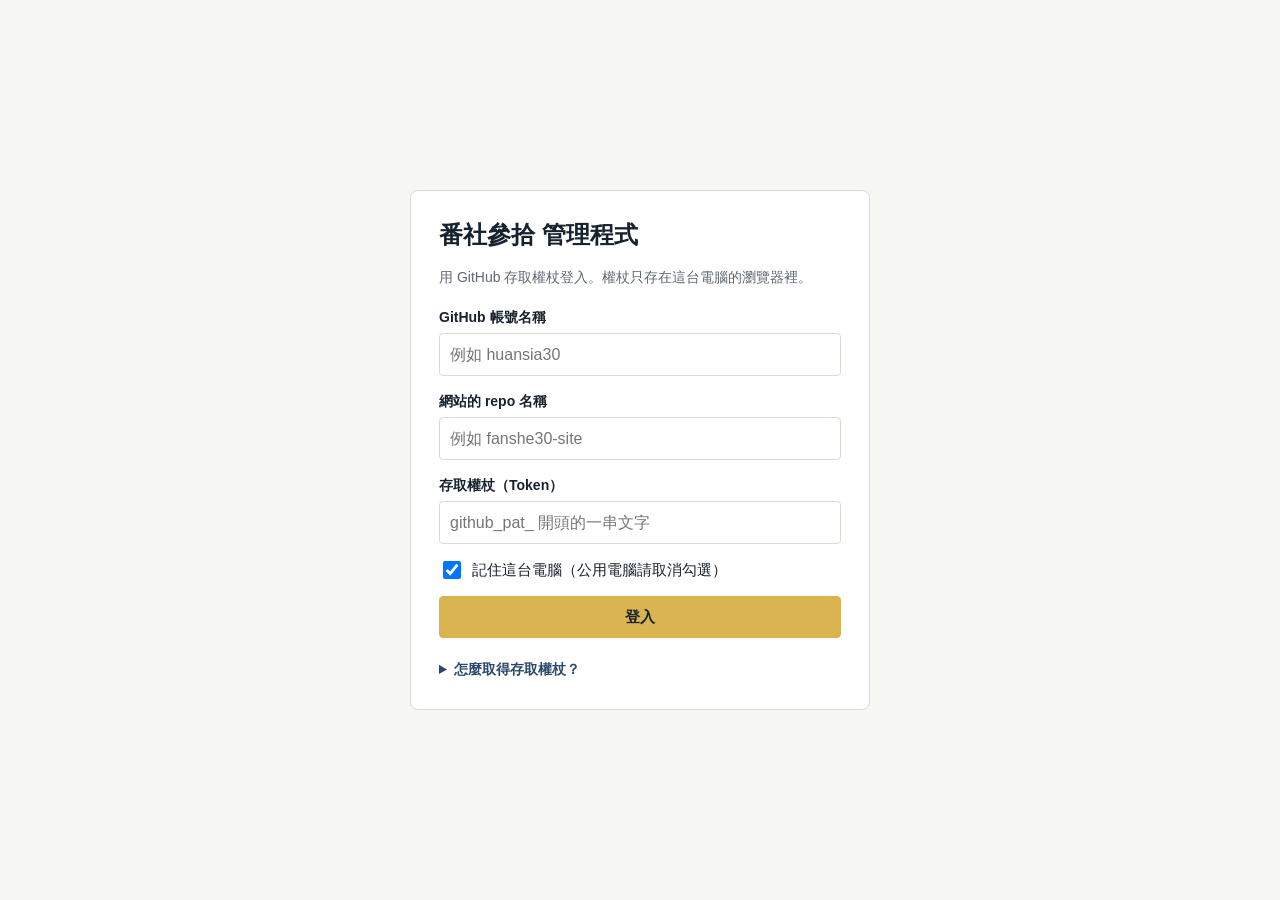
==== admin.html @ 21e7f789 "261024" ====
<!DOCTYPE html>
<html lang="zh-Hant-TW">
<head>
<meta charset="utf-8">
<meta name="viewport" content="width=device-width, initial-scale=1">
<meta name="robots" content="noindex, nofollow">
<title>管理程式｜番社參拾</title>
<link id="adminIcon" rel="icon" type="image/svg+xml">
<link rel="stylesheet" href="admin.css?v=20261023-cms-final">
</head>
<body>

<!-- 登入 -->
<section id="login" class="login" hidden>
  <div class="login-box">
    <h1>番社參拾 管理程式</h1>
    <p class="muted">用 GitHub 存取權杖登入。權杖只存在這台電腦的瀏覽器裡。</p>
    <form id="loginForm">
      <label>GitHub 帳號名稱<input id="lgOwner" required autocomplete="username" placeholder="例如 huansia30"></label>
      <label>網站的 repo 名稱<input id="lgRepo" required placeholder="例如 fanshe30-site"></label>
      <label>存取權杖（Token）<input id="lgToken" type="password" required autocomplete="current-password" placeholder="github_pat_ 開頭的一串文字"></label>
      <label class="check"><input id="lgRemember" type="checkbox" checked> 記住這台電腦（公用電腦請取消勾選）</label>
      <button class="btn primary" type="submit">登入</button>
      <p class="err" id="lgErr" hidden></p>
    </form>
    <details class="help">
      <summary>怎麼取得存取權杖？</summary>
      <ol>
        <li>登入 GitHub，點右上角頭像 → <b>Settings</b>。</li>
        <li>左邊選單最下面 <b>Developer settings</b> → <b>Personal access tokens</b> → <b>Fine-grained tokens</b> → <b>Generate new token</b>。</li>
        <li><b>Token name</b> 填「番社參拾管理」；<b>Expiration</b> 選一年（到期後再產生一組新的）。</li>
        <li><b>Repository access</b> 選 <b>Only select repositories</b>，選這個網站的 repo。</li>
        <li><b>Permissions → Repository permissions</b>：<b>Contents</b> 選 <b>Read and write</b>；<b>Pages</b> 選 <b>Read-only</b>（用來顯示網站更新進度，可不設）。</li>
        <li>按 <b>Generate token</b>，複製那串文字貼到上面。這串文字只會出現一次，也不要給別人。</li>
      </ol>
    </details>
  </div>
</section>

<!-- 管理介面 -->
<div id="app" class="app" hidden>
  <header class="top">
    <strong class="brand">番社參拾 管理程式</strong>
    <span class="dirty" id="dirty" hidden>有尚未發布的修改</span>
    <span class="spacer"></span>
    <a class="btn" href="./" target="_blank" rel="noopener">看網站</a>
    <button class="btn primary" id="publishBtn" type="button" disabled>發布</button>
    <button class="btn plain" id="logoutBtn" type="button">登出</button>
  </header>
  <div class="body">
    <nav class="side" id="tabs" aria-label="管理項目"></nav>
    <main class="main" id="main"></main>
  </div>
</div>

<div class="boot" id="boot">載入中…</div>

<!-- 照片選擇視窗 -->
<dialog class="modal" id="picker">
  <div class="modal-head"><h2>選擇照片</h2><button class="btn plain" type="button" data-close>關閉</button></div>
  <div class="modal-body">
    <label class="btn primary upload">上傳新照片<input type="file" accept="image/*" multiple hidden id="pickerFile"></label>
    <span class="muted">照片會自動縮小到適合網頁的大小。</span>
    <div class="urlpick"><label>或貼上照片庫的相對路徑（uploads/...）<input id="pickerUrl" type="text" placeholder="uploads/2026/10/example.jpg"></label>
      <button class="btn" type="button" data-act="pickUrl">使用這個網址</button></div>
    <div class="lib" id="pickerLib"></div>
  </div>
</dialog>

<!-- 通用對話框 -->
<dialog class="modal" id="dlg">
  <div class="modal-head"><h2 id="dlgTitle"></h2><button class="btn plain" type="button" data-close>關閉</button></div>
  <div class="modal-body" id="dlgBody"></div>
</dialog>

<div class="toast" id="toast" role="status" aria-live="polite"></div>

<script src="content-settings.js?v=20261024-adjacent-issues"></script>
<script src="visit-hours.js?v=20261023-closures"></script>
<script src="admin.js?v=20261024-no-import"></script>
</body>
</html>
---- admin.css ----
:root{
  --paper:#F6F6F2;--card:#fff;--ink:#17222E;--muted:#5E6873;--line:#D9DAD2;--gold:#D9B450;--blue:#29486B;--red:#A33A2A;--green:#2F7A4B;
  --sans:"Noto Sans TC","PingFang TC","Microsoft JhengHei",sans-serif;
}
*{box-sizing:border-box}
[hidden]{display:none!important}
body{margin:0;background:var(--paper);color:var(--ink);font-family:var(--sans);font-size:16px;line-height:1.6}
a{color:var(--blue)}
h1,h2,h3{line-height:1.35}
.muted{color:var(--muted);font-size:14px}
.err{color:var(--red);font-weight:700}
.boot{padding:40px;text-align:center;color:var(--muted)}

.btn{display:inline-flex;align-items:center;justify-content:center;gap:6px;font:inherit;font-size:15px;padding:8px 16px;border:1.5px solid var(--line);background:var(--card);color:var(--ink);border-radius:4px;cursor:pointer;text-decoration:none;white-space:nowrap}
.btn:hover{border-color:var(--ink)}
.btn.primary{background:var(--gold);border-color:var(--gold);font-weight:700}
.btn.primary:disabled{opacity:.45;cursor:not-allowed}
.btn.danger{color:var(--red);border-color:#E3C4BE}
.btn.danger:hover{border-color:var(--red)}
.btn.plain{border-color:transparent;background:transparent}
.btn.small{font-size:14px;padding:4px 10px}
.btn.icon{padding:4px 9px;min-width:34px}

/* 登入 */
.login{min-height:100vh;display:grid;place-items:center;padding:24px}
.login-box{width:min(460px,100%);background:var(--card);border:1px solid var(--line);border-radius:8px;padding:28px}
.login-box h1{margin:0 0 4px;font-size:24px}
.login form{display:grid;gap:14px;margin-top:18px}
.help{margin-top:20px;font-size:14px}
.help summary{cursor:pointer;color:var(--blue);font-weight:700}
.help li{margin:6px 0}

/* 版面 */
.top{position:sticky;top:0;z-index:5;display:flex;align-items:center;gap:10px;flex-wrap:wrap;padding:10px 20px;background:var(--ink);color:#fff}
.top .btn{font-size:14px}
.top .btn.plain{color:#fff}
.brand{font-size:17px}
.spacer{flex:1}
.dirty{background:var(--gold);color:var(--ink);font-size:13px;font-weight:700;padding:2px 10px;border-radius:99px}
.body{display:grid;grid-template-columns:200px minmax(0,1fr);min-height:calc(100vh - 56px)}
.side{border-right:1px solid var(--line);padding:16px 10px;display:flex;flex-direction:column;gap:2px;background:#EFEFE9}
.side button{font:inherit;text-align:left;padding:9px 12px;border:0;background:transparent;border-radius:4px;cursor:pointer;color:var(--ink)}
.side button:hover{background:#E3E3DB}
.side button[aria-current="page"]{background:var(--ink);color:#fff;font-weight:700}
.side .sep{height:1px;background:var(--line);margin:8px 4px}
.main{padding:24px 32px 96px;max-width:980px}
.main h1{font-size:26px;margin:0 0 4px}
.main > .muted{margin:0 0 20px}
@media (max-width:760px){
  .body{grid-template-columns:1fr}
  .side{flex-direction:row;flex-wrap:wrap;border-right:0;border-bottom:1px solid var(--line)}
  .side .sep{display:none}
  .main{padding:18px 16px 80px}
}

/* 表單 */
.panel{background:var(--card);border:1px solid var(--line);border-radius:8px;padding:20px;margin:0 0 18px}
.panel h2{font-size:18px;margin:0 0 12px}
.grid2{display:grid;grid-template-columns:1fr 1fr;gap:14px 18px}
.grid3{display:grid;grid-template-columns:repeat(3,1fr);gap:14px 18px}
@media (max-width:760px){.grid2,.grid3{grid-template-columns:1fr}}
label{display:grid;gap:4px;font-size:14px;font-weight:700}
label .hint{font-weight:400;color:var(--muted);font-size:13px}
label.check{display:flex;align-items:center;gap:8px;font-weight:400;font-size:15px}
input,select,textarea{font:inherit;font-size:16px;font-weight:400;padding:8px 10px;border:1.5px solid var(--line);border-radius:4px;background:#fff;color:var(--ink);width:100%}
input[type=checkbox]{width:18px;height:18px;padding:0}
textarea{min-height:90px;resize:vertical}
input:focus,select:focus,textarea:focus,.rich:focus{outline:2px solid var(--blue);outline-offset:1px;border-color:var(--blue)}
.field-full{grid-column:1/-1}
.days{display:flex;gap:6px 16px;flex-wrap:wrap}
.days label{display:flex;align-items:center;gap:6px;font-weight:400;font-size:15px}
.row-acts{display:flex;gap:8px;flex-wrap:wrap;align-items:center;margin-top:14px}

/* 清單 */
.list{display:grid;gap:10px}
.item{display:grid;grid-template-columns:auto 1fr auto;gap:12px;align-items:center;background:var(--card);border:1px solid var(--line);border-radius:8px;padding:12px 14px}
.item.dragging{opacity:.4}
.item.over{outline:2px dashed var(--blue)}
.item .grip{cursor:grab;color:var(--muted);font-size:18px;user-select:none;padding:0 2px}
.item .title{font-weight:700}
.item .sub{color:var(--muted);font-size:14px}
.item .acts{display:flex;gap:6px;flex-wrap:wrap;justify-content:flex-end}
.item .thumb{width:72px;height:54px;object-fit:cover;border-radius:4px;background:#E5E5DC;display:block}
.item-main{display:flex;gap:12px;align-items:center;min-width:0}
.item-body{min-width:0}
.item-form{grid-column:1/-1}
@media(max-width:600px){
  .item{grid-template-columns:18px minmax(0,1fr);gap:10px;padding:12px}
  .item .acts{grid-column:2;justify-content:flex-start}
  .item .thumb{width:64px;height:52px;flex-shrink:0}
  .item-main{gap:10px;align-items:flex-start}
  .item .title,.item .sub{overflow-wrap:anywhere}
  .hist .item{grid-template-columns:minmax(0,1fr)}
  .hist .item .acts{grid-column:1}
}
.badge{display:inline-block;font-size:12px;padding:1px 8px;border-radius:99px;background:#E5E5DC;color:var(--muted);margin-left:6px;font-weight:700;vertical-align:1px}
.badge.warn{background:#F4E3B0;color:#6B5212}
.badge.off{background:#EBD5D0;color:var(--red)}
.empty{padding:24px;text-align:center;color:var(--muted);border:1.5px dashed var(--line);border-radius:8px}

/* 照片欄位 */
.imgfield{display:flex;gap:12px;align-items:center;flex-wrap:wrap}
.imgfield img,.imgfield .noimg{width:160px;height:120px;object-fit:cover;border-radius:4px;background:#E5E5DC;display:grid;place-items:center;color:var(--muted);font-size:13px}
.gal{display:flex;gap:10px;flex-wrap:wrap}
.gal figure{margin:0;position:relative}
.gal img{width:110px;height:82px;object-fit:cover;border-radius:4px;display:block}
.gal figure .btn{position:absolute;right:4px;top:4px;background:rgba(255,255,255,.92)}
.gal figure .mv{position:absolute;left:4px;bottom:4px;display:flex;gap:2px}
.gal figure .mv .btn{position:static;padding:0 6px;font-size:12px}

/* 內文編輯器 */
.rich-wrap{border:1.5px solid var(--line);border-radius:4px;background:#fff}
.rich-bar{display:flex;flex-wrap:wrap;gap:4px;padding:6px;border-bottom:1px solid var(--line);background:#FAFAF7;position:sticky;top:56px;z-index:2}
.rich-bar button{font:inherit;font-size:14px;padding:4px 10px;border:1px solid var(--line);background:#fff;border-radius:3px;cursor:pointer}
.rich-bar button:hover{border-color:var(--ink)}
.rich{min-height:260px;padding:14px 16px;font-size:17px;line-height:1.85;outline:none}
.rich img{max-width:100%;height:auto}
.rich iframe{max-width:100%}
.rich h2{font-size:22px}.rich h3{font-size:19px}
.rich blockquote{border-left:5px solid var(--gold);margin:1em 0;padding-left:14px}

/* 照片庫 */
.lib{display:grid;grid-template-columns:repeat(auto-fill,minmax(130px,1fr));gap:10px;margin-top:16px}
.lib button,.lib figure{margin:0;padding:0;border:2px solid transparent;border-radius:6px;background:#E5E5DC;cursor:pointer;overflow:hidden;position:relative}
.lib button:hover{border-color:var(--blue)}
.lib img{width:100%;aspect-ratio:4/3;object-fit:cover;display:block}
.lib figcaption{font-size:12px;padding:4px 6px;background:#fff;text-align:left;word-break:break-all}
.upload{cursor:pointer}

.modal{border:0;border-radius:10px;padding:0;width:min(860px,calc(100vw - 24px));max-height:calc(100vh - 40px)}
.modal::backdrop{background:rgba(15,20,28,.55)}
.modal-head{display:flex;justify-content:space-between;align-items:center;padding:12px 18px;border-bottom:1px solid var(--line);position:sticky;top:0;background:#fff;z-index:1}
.modal-head h2{margin:0;font-size:18px}
.modal-body{padding:18px}

.hist{display:grid;gap:8px}
.hist .item{grid-template-columns:1fr auto}

.toast{position:fixed;left:50%;bottom:24px;transform:translateX(-50%);background:var(--ink);color:#fff;padding:10px 18px;border-radius:6px;font-size:15px;opacity:0;pointer-events:none;transition:opacity .25s;z-index:20;max-width:calc(100vw - 32px)}
.toast.show{opacity:1}
.notice{background:#FFF8E1;border:1px solid #EAD48E;border-radius:6px;padding:10px 14px;font-size:14px;margin:0 0 16px}
.notice.ok{background:#E8F3EC;border-color:#A9CFB6}
.notice.bad{background:#FBECE9;border-color:#E3B3AA}

.urlpick{display:flex;gap:10px;align-items:flex-end;flex-wrap:wrap;margin-top:16px}
.urlpick label{flex:1 1 280px}
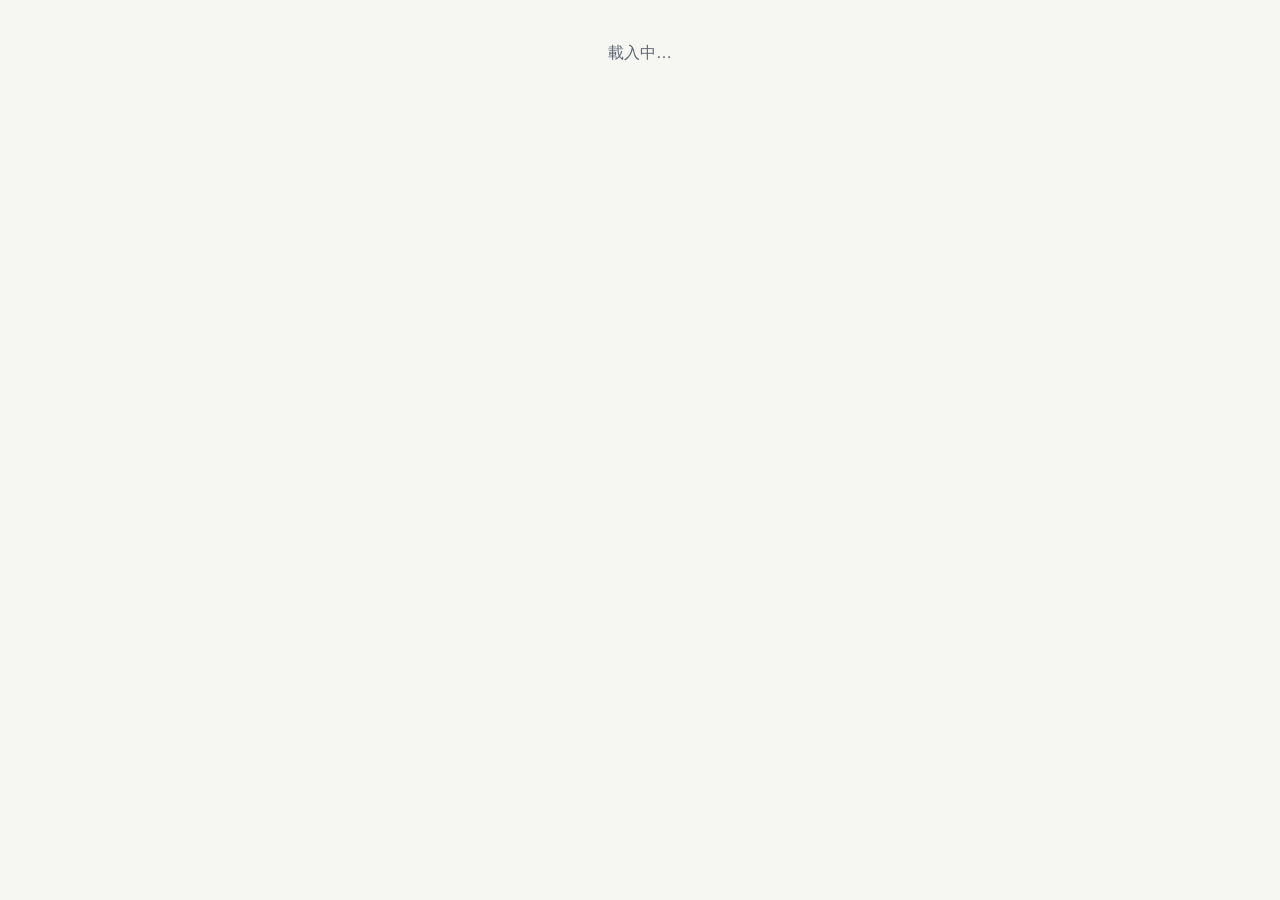
==== commit 51a6a1cb: "261029" ====
--- a/admin.html
+++ b/admin.html
@@ -75,9 +75,9 @@
 
 <div class="toast" id="toast" role="status" aria-live="polite"></div>
 
-<script src="content-settings.js?v=20261024-adjacent-issues"></script>
+<script src="content-settings.js?v=20261028-booking-correction"></script>
 <script src="visit-hours.js?v=20261023-closures"></script>
-<script src="admin.js?v=20261024-no-import"></script>
+<script src="${1}20261029-booking-name"></script>
 </body>
 </html>
 
@@ -88,3 +88,9 @@
 
 
 
+
+
+
+
+
+
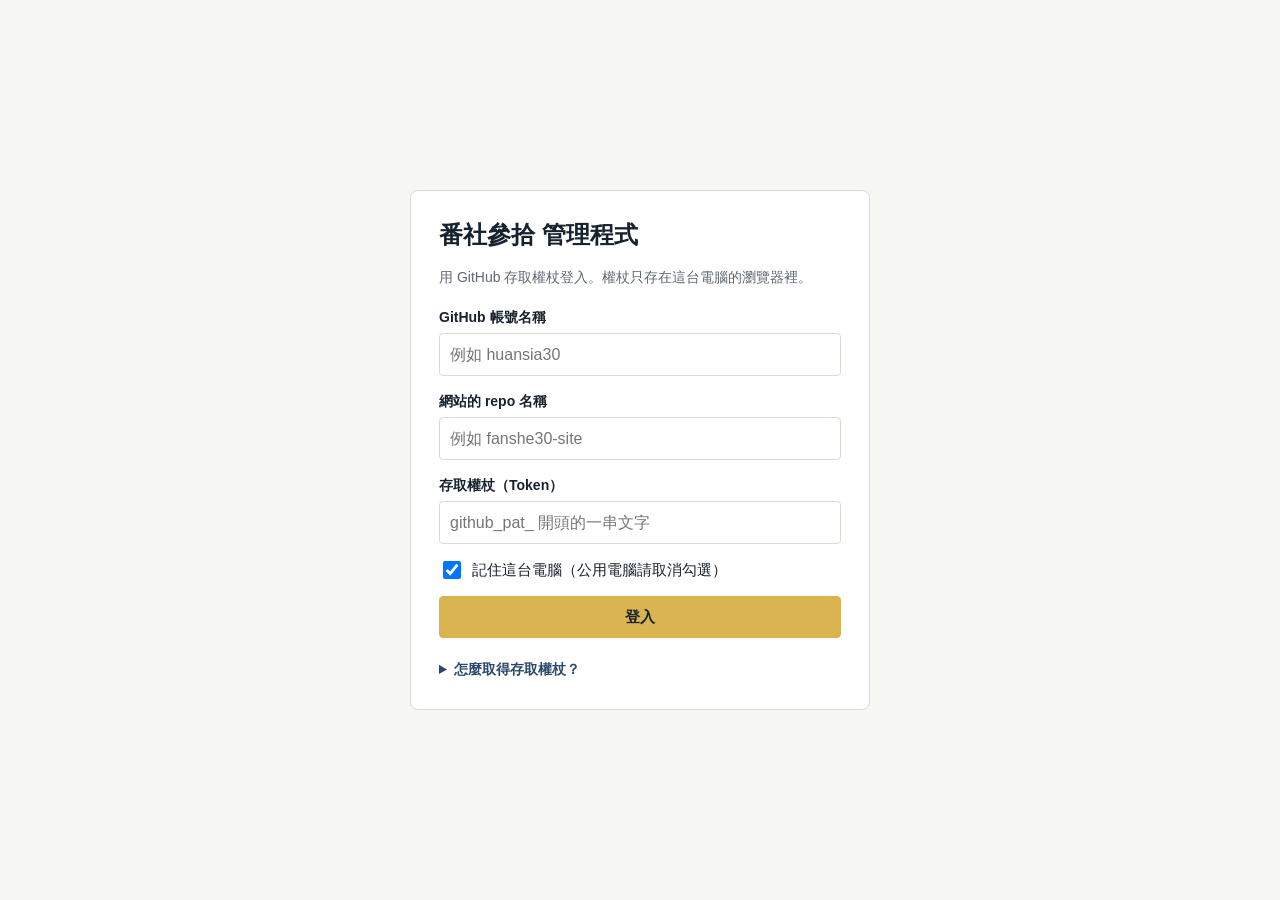
==== commit 629a031d: "261029" ====
--- a/admin.html
+++ b/admin.html
@@ -77,7 +77,7 @@
 
 <script src="content-settings.js?v=20261028-booking-correction"></script>
 <script src="visit-hours.js?v=20261023-closures"></script>
-<script src="${1}20261029-booking-name"></script>
+<script src="admin.js?v=20261029-loading-fix"></script>
 </body>
 </html>
 
@@ -94,3 +94,4 @@
 
 
 
+
